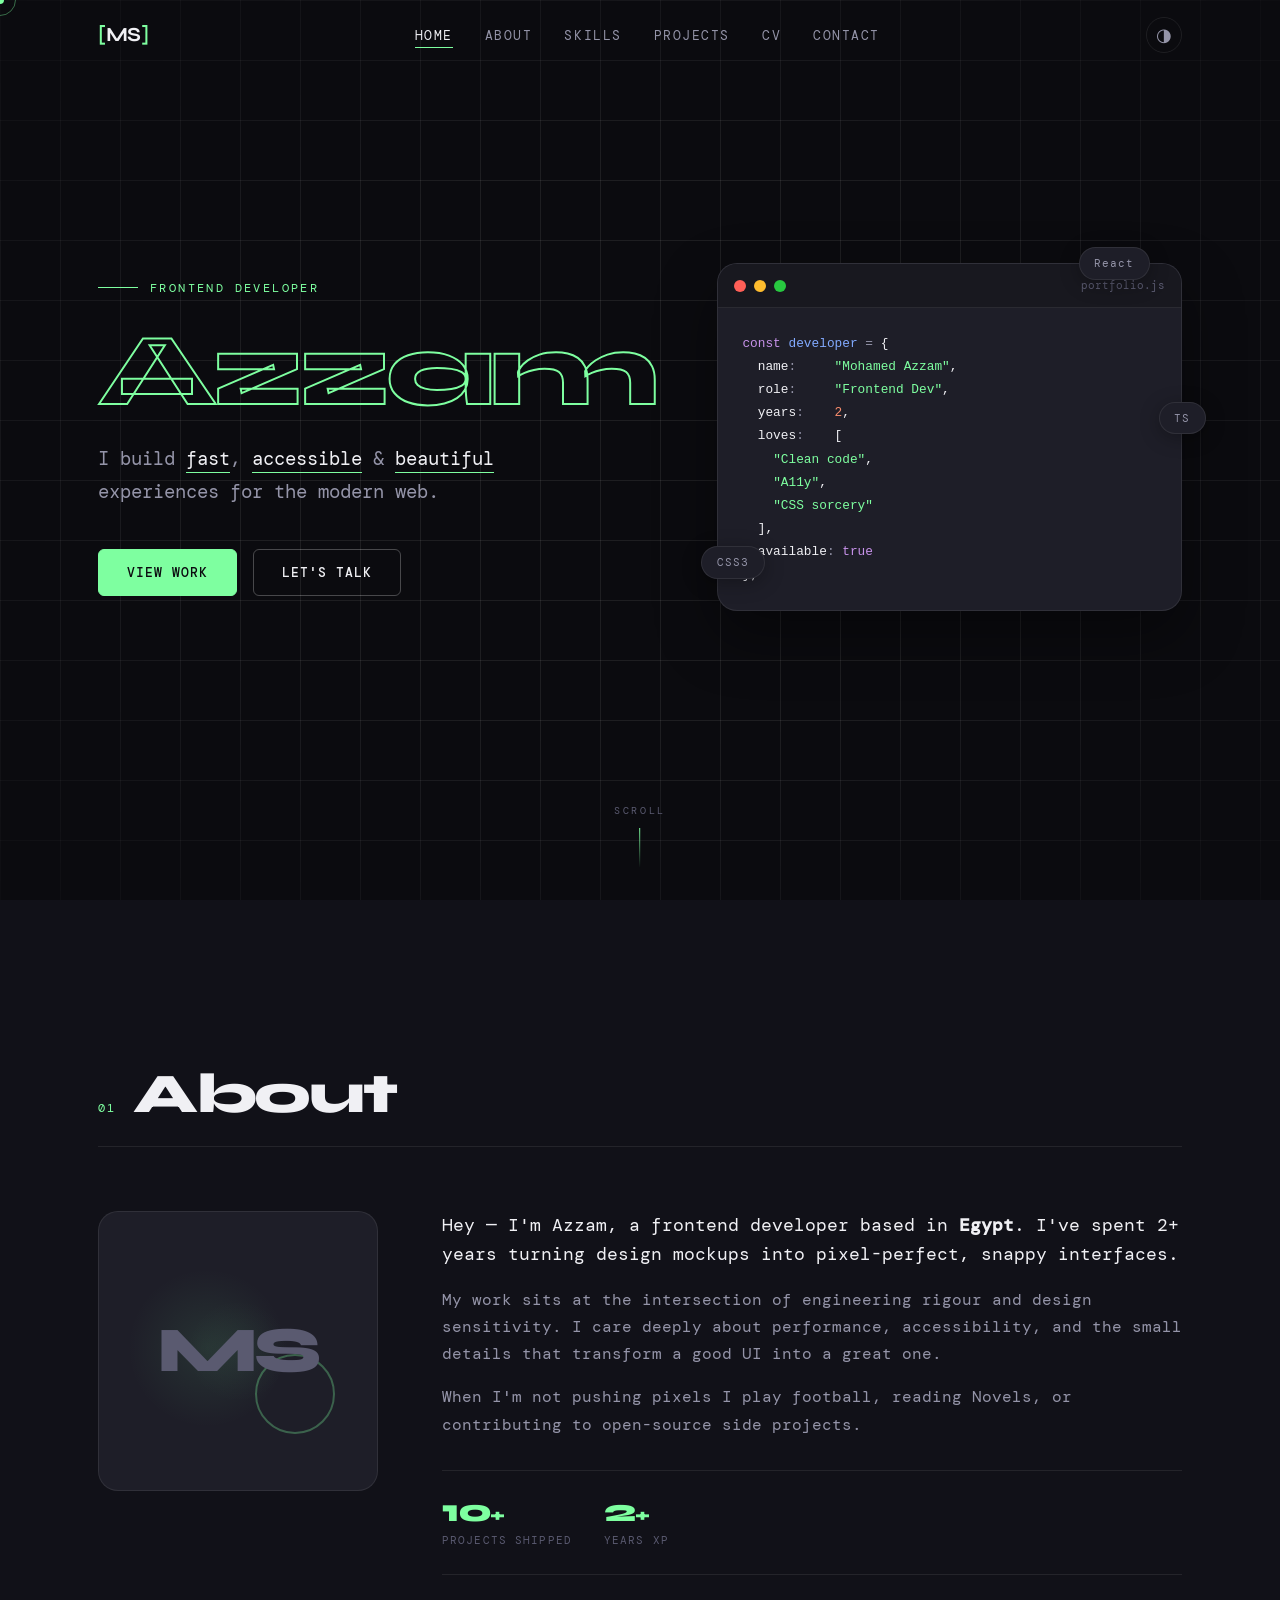
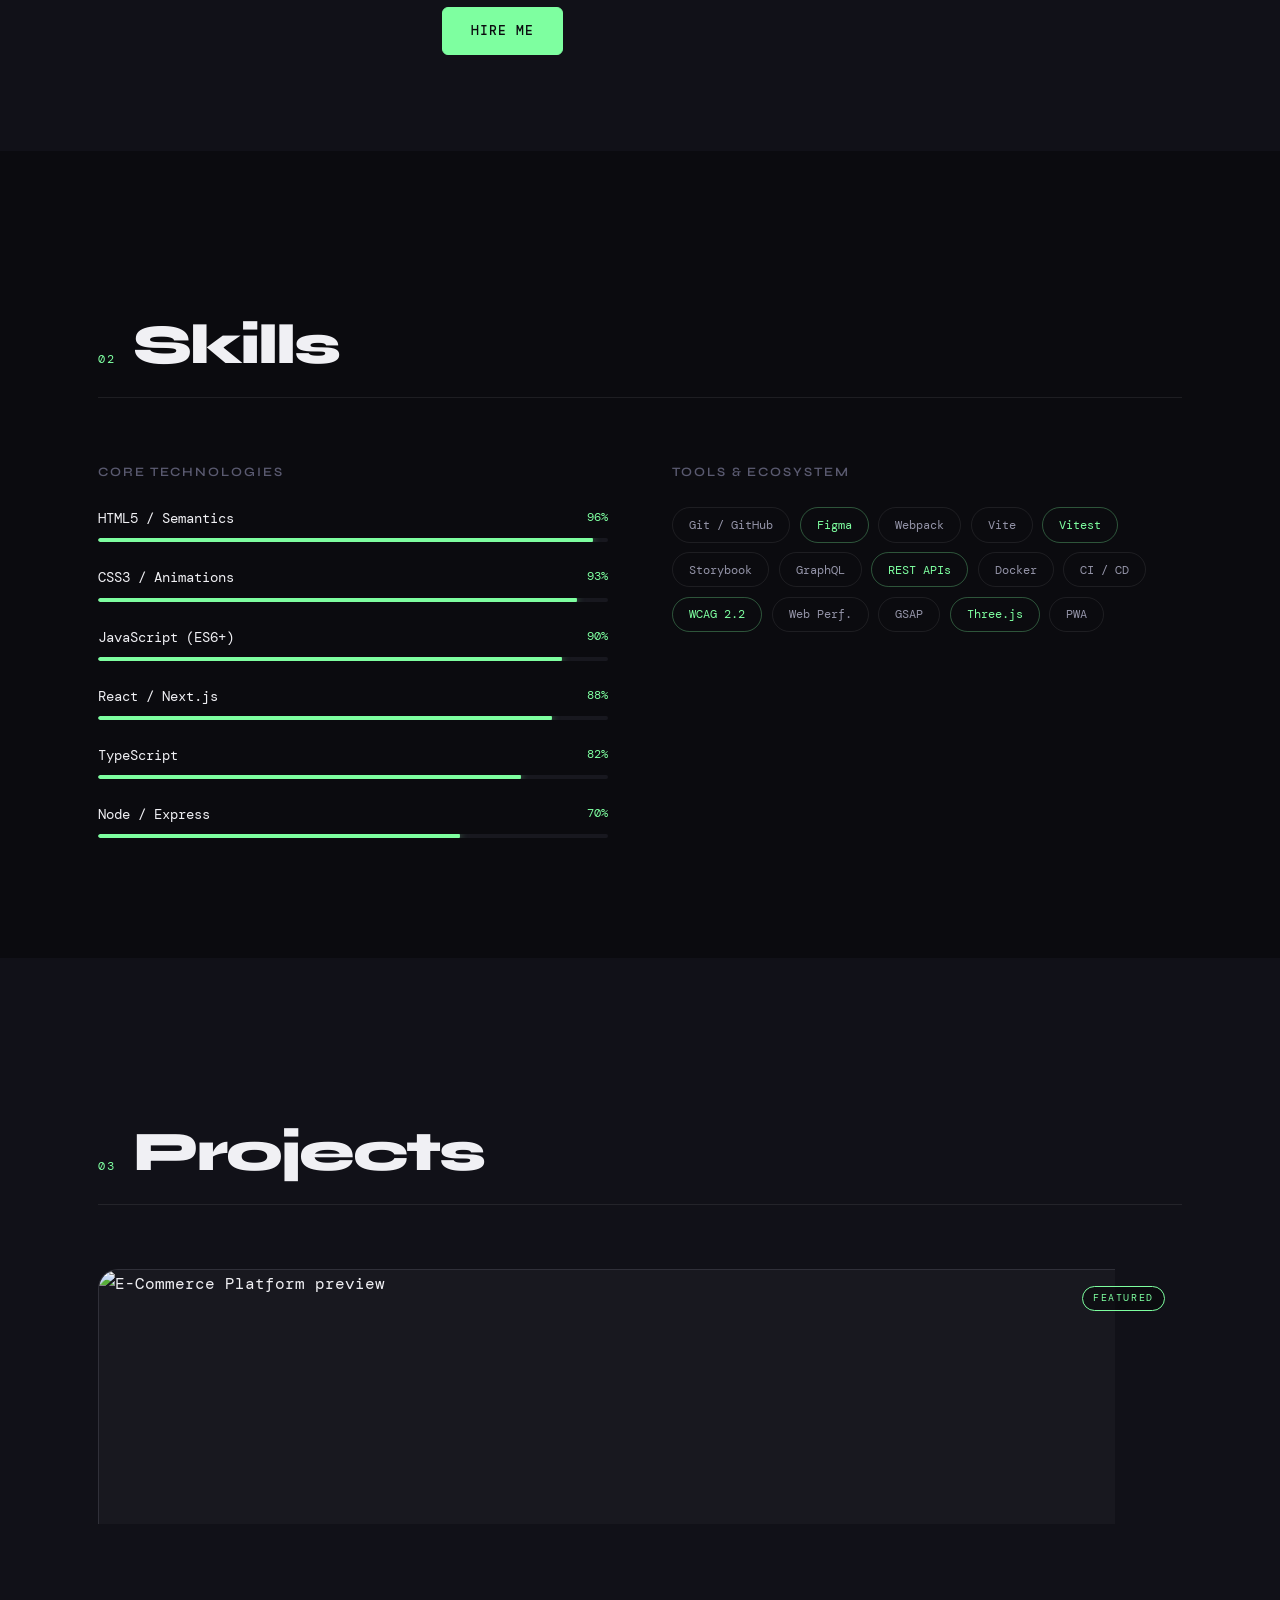
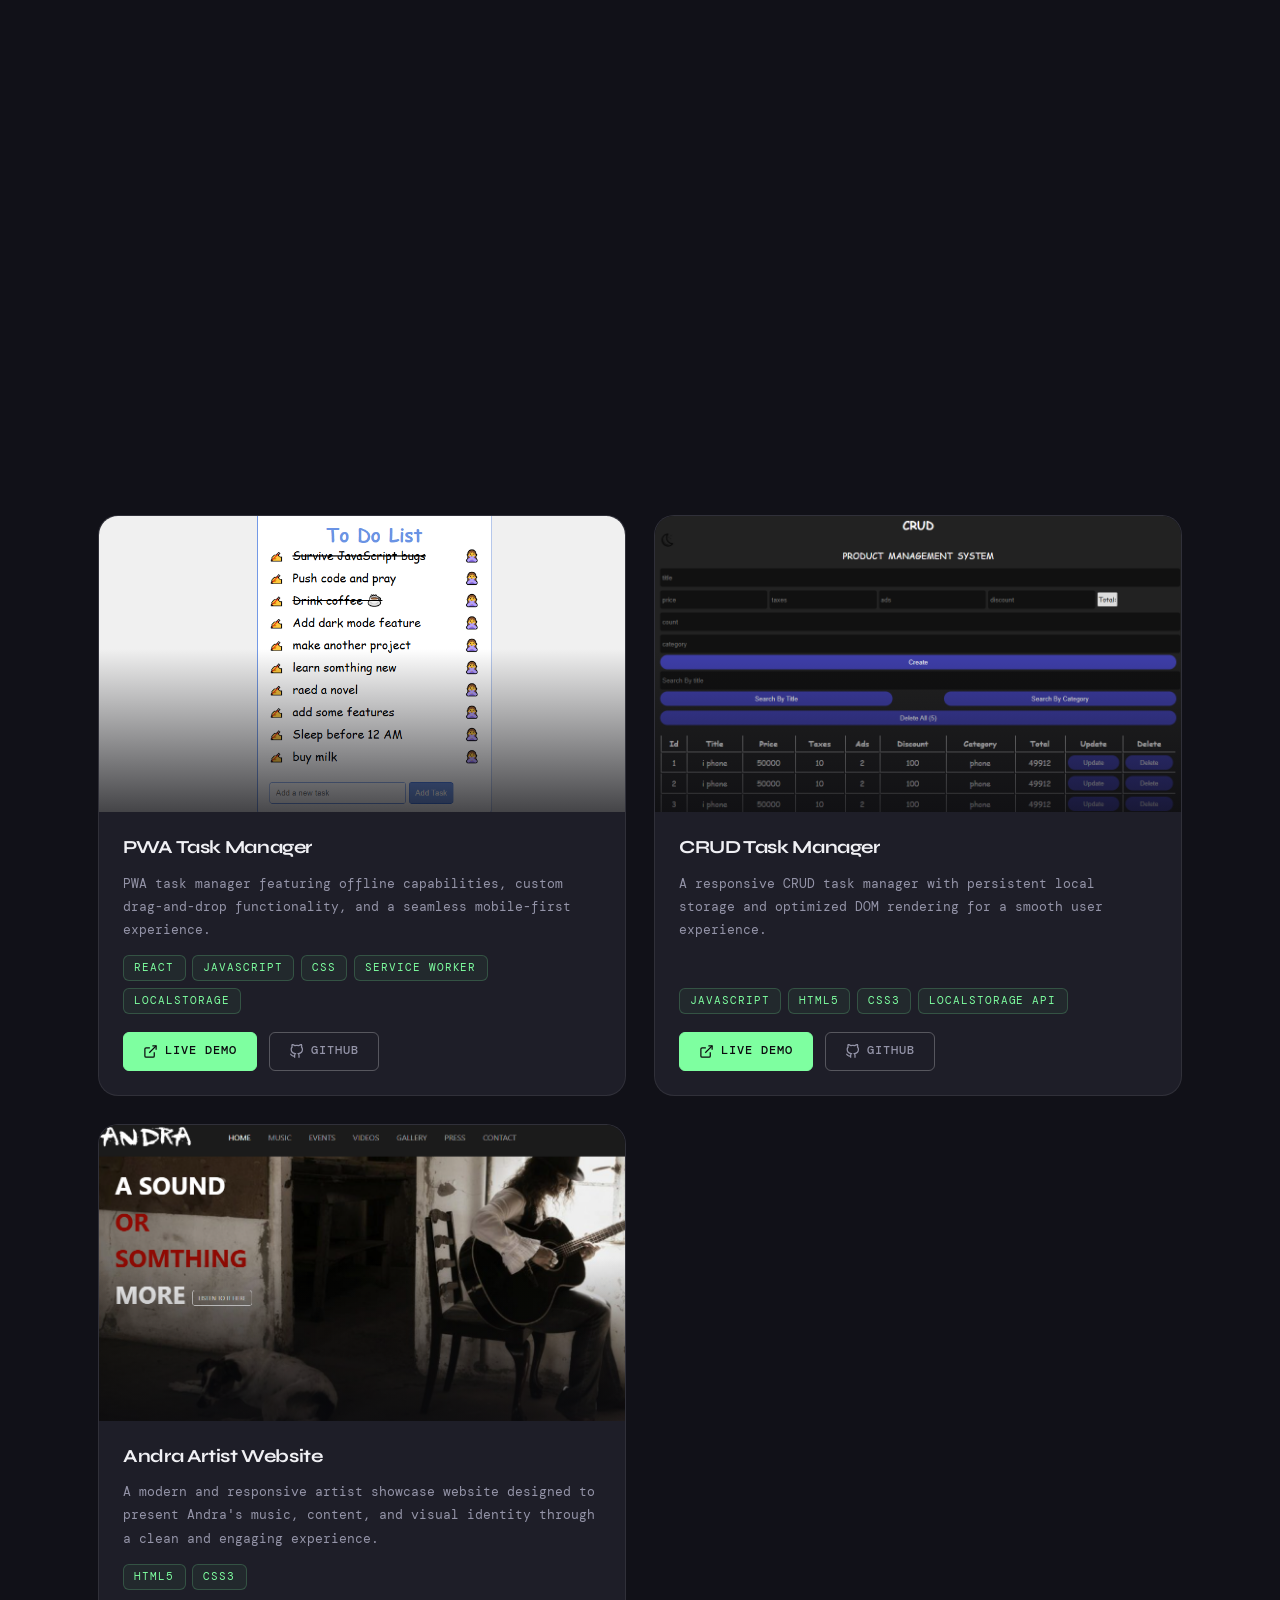
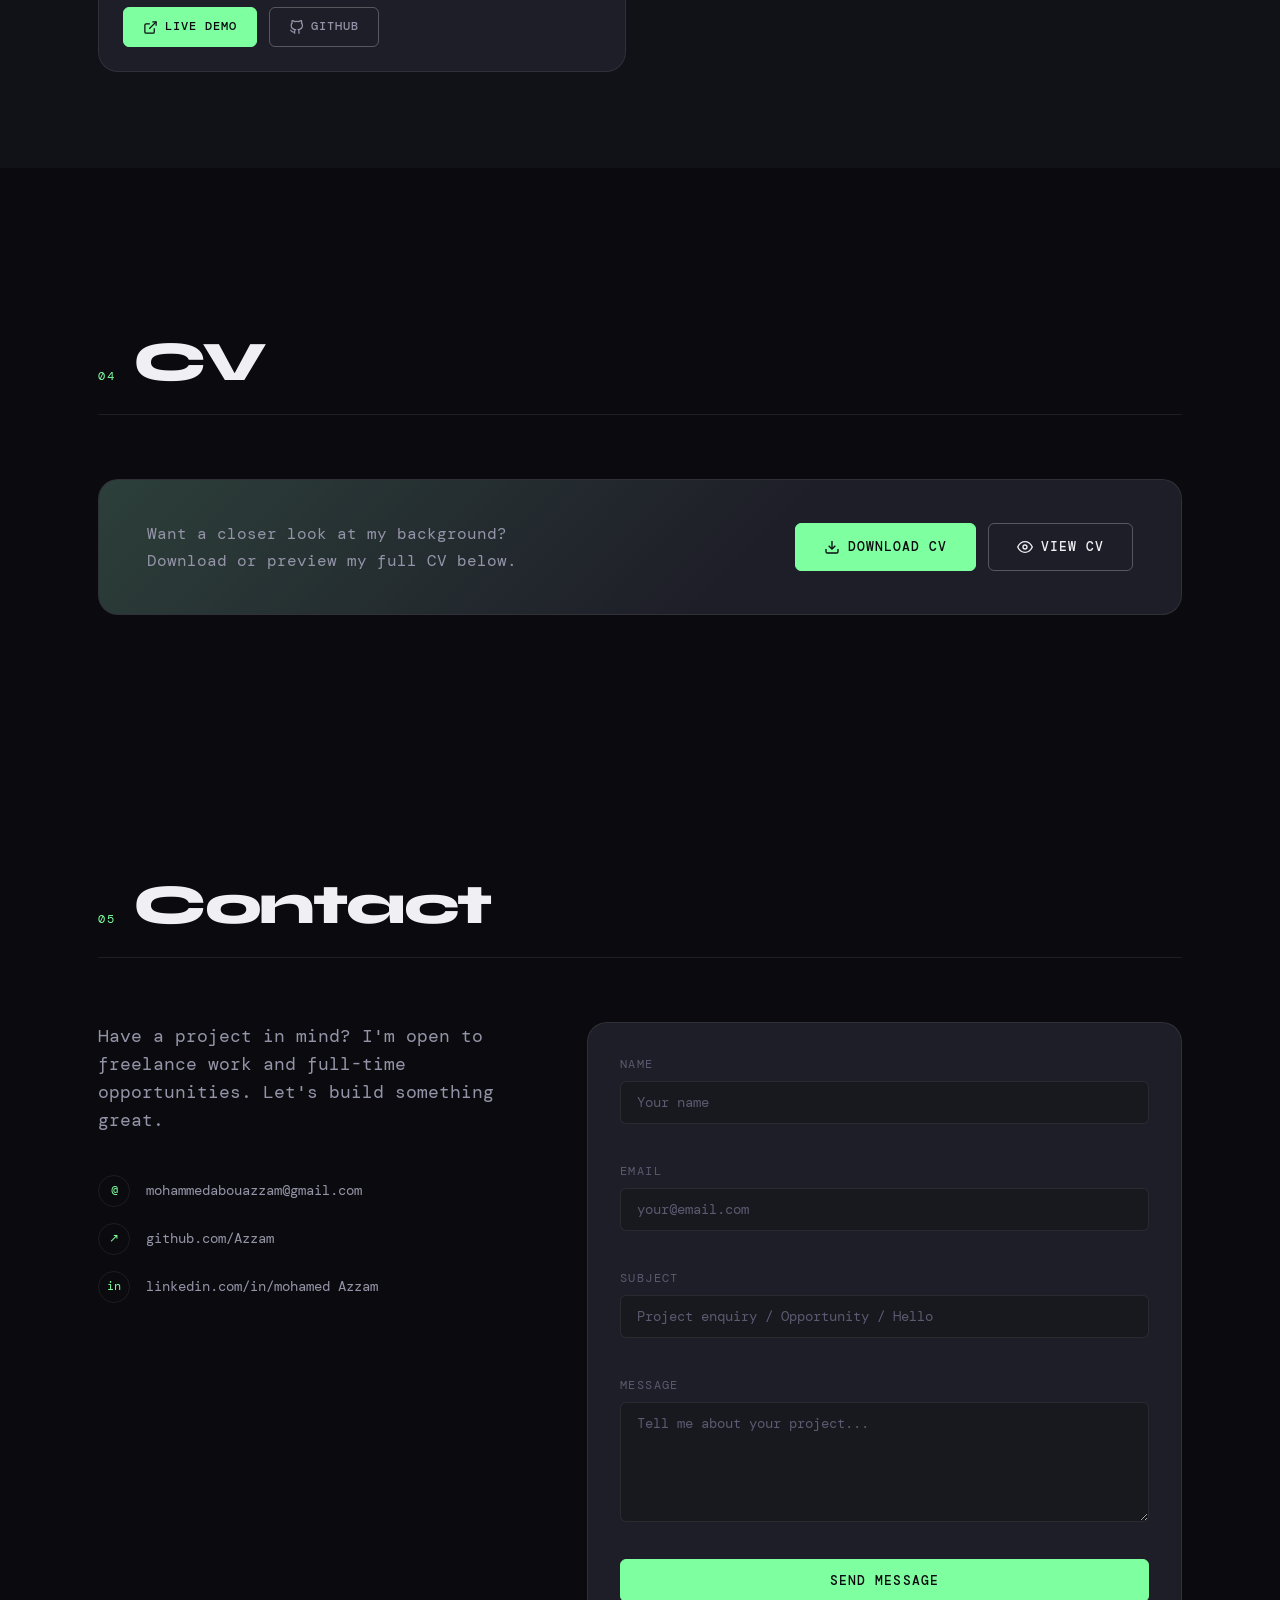
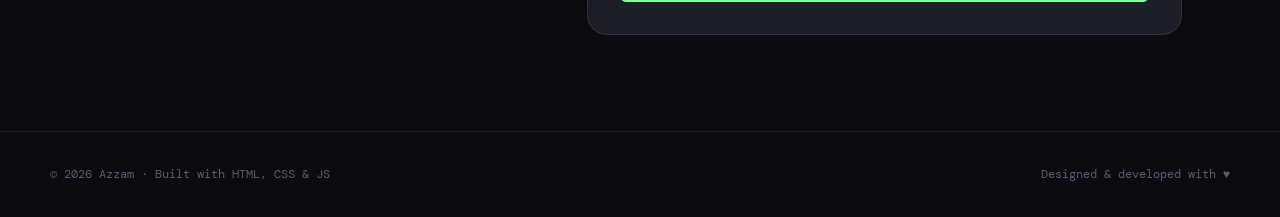
==== portfolio/index.html @ a2c668fe "organize project" ====
<!DOCTYPE html>
<html lang="en" data-theme="dark">
<head>
  <meta charset="UTF-8" />
  <meta name="viewport" content="width=device-width, initial-scale=1.0" />
  <meta name="description" content="Mo Salah — Frontend Developer crafting expressive digital experiences." />
  <title>Mo Salah · Frontend Developer</title>

  <!-- Google Fonts: Clash Display + DM Mono -->
  <link rel="preconnect" href="https://fonts.googleapis.com" />
  <link rel="preconnect" href="https://fonts.gstatic.com" crossorigin />
  <link href="https://fonts.googleapis.com/css2?family=DM+Mono:ital,wght@0,300;0,400;0,500;1,300&family=Syne:wght@400;600;700;800&display=swap" rel="stylesheet" />

  <link rel="stylesheet" href="style.css" />
</head>
<body>

  <!-- ========== CURSOR ========== -->
  <div class="cursor" aria-hidden="true"></div>
  <div class="cursor-follower" aria-hidden="true"></div>

  <!-- ========== NAVBAR ========== -->
  <header class="navbar" role="banner">
    <nav class="nav-container" aria-label="Main navigation">
      <a href="#home" class="nav-logo" aria-label="Mo Salah — home">
        <span class="logo-bracket">[</span>MS<span class="logo-bracket">]</span>
      </a>

      <ul class="nav-links" role="list" id="nav-links">
        <li><a href="#home"    class="nav-link" data-section="home">Home</a></li>
        <li><a href="#about"   class="nav-link" data-section="about">About</a></li>
        <li><a href="#skills"  class="nav-link" data-section="skills">Skills</a></li>
        <li><a href="#projects"class="nav-link" data-section="projects">Projects</a></li>
        <li><a href="#cv"      class="nav-link" data-section="cv">CV</a></li>
        <li><a href="#contact" class="nav-link" data-section="contact">Contact</a></li>
      </ul>

      <div class="nav-controls">
        <!-- Dark / Light toggle -->
        <button class="theme-toggle" id="theme-toggle" aria-label="Toggle color theme" title="Toggle theme">
          <span class="theme-icon theme-icon--dark" aria-hidden="true">◑</span>
          <span class="theme-icon theme-icon--light" aria-hidden="true">○</span>
        </button>

        <!-- Hamburger -->
        <button class="hamburger" id="hamburger" aria-expanded="false" aria-controls="nav-links" aria-label="Open menu">
          <span class="bar"></span>
          <span class="bar"></span>
          <span class="bar"></span>
        </button>
      </div>
    </nav>
  </header>

  <main id="main-content">

    <!-- ========== HOME ========== -->
    <section id="home" class="section section--home" aria-label="Hero">
      <div class="home-grid">
        <!-- left column -->
        <div class="home-left">
          <p class="home-eyebrow reveal-up" aria-label="Role label">
            <span class="eyebrow-line"></span> Frontend Developer
          </p>
          <h1 class="home-title reveal-up delay-1">
            <!-- <span class="title-line">Azzam</span> -->
            <span class="title-line accent-stroke">Azzam</span>
          </h1>
          <p class="home-tagline reveal-up delay-2">
            I build <em>fast</em>, <em>accessible</em> &amp; <em>beautiful</em><br/>
            experiences for the modern web.
          </p>
          <div class="home-cta reveal-up delay-3">
            <a href="#projects" class="btn btn--primary">View Work</a>
            <a href="#contact"  class="btn btn--outline">Let's Talk</a>
          </div>
        </div>

        <!-- right column: decorative code block -->
        <div class="home-right reveal-fade delay-2" aria-hidden="true">
          <div class="code-window">
            <div class="code-window__bar">
              <span class="dot dot--red"></span>
              <span class="dot dot--yellow"></span>
              <span class="dot dot--green"></span>
              <span class="code-window__title">portfolio.js</span>
            </div>
            <pre class="code-window__body"><code><span class="code-kw">const</span> <span class="code-var">developer</span> <span class="code-op">=</span> {
  name<span class="code-op">:</span>     <span class="code-str">"Mohamed Azzam"</span>,
  role<span class="code-op">:</span>     <span class="code-str">"Frontend Dev"</span>,
  years<span class="code-op">:</span>    <span class="code-num">2</span>,
  loves<span class="code-op">:</span>    [
    <span class="code-str">"Clean code"</span>,
    <span class="code-str">"A11y"</span>,
    <span class="code-str">"CSS sorcery"</span>
  ],
  available<span class="code-op">:</span> <span class="code-kw">true</span>
};</code></pre>
          </div>
          <!-- floating badges -->
          <div class="float-badge float-badge--1">React</div>
          <div class="float-badge float-badge--2">CSS3</div>
          <div class="float-badge float-badge--3">TS</div>
        </div>
      </div>

      <!-- scroll indicator -->
      <div class="scroll-hint" aria-hidden="true">
        <span class="scroll-hint__label">scroll</span>
        <span class="scroll-hint__line"></span>
      </div>
    </section>

    <!-- ========== ABOUT ========== -->
    <section id="about" class="section section--about" aria-label="About me">
      <div class="section-inner">
        <div class="section-header reveal-up">
          <span class="section-number">01</span>
          <h2 class="section-title">About</h2>
        </div>

        <div class="about-grid">
          <!-- portrait -->
          <div class="about-portrait reveal-fade">
            <div class="portrait-frame" role="img" aria-label="Abstract geometric portrait of Mo Salah">
              <div class="portrait-geo geo-1"></div>
              <div class="portrait-geo geo-2"></div>
              <div class="portrait-geo geo-3"></div>
              <span class="portrait-initials" aria-hidden="true">MS</span>
            </div>
          </div>

          <!-- text -->
          <div class="about-text">
            <p class="about-lead reveal-up">
              Hey — I'm Azzam, a frontend developer based in <strong>Egypt</strong>.
              I've spent 2+ years turning design mockups into pixel-perfect, snappy interfaces.
            </p>
            <p class="about-body reveal-up delay-1">
              My work sits at the intersection of engineering rigour and design sensitivity.
              I care deeply about performance, accessibility, and the small details that
              transform a good UI into a great one.
            </p>
            <p class="about-body reveal-up delay-2">
              When I'm not pushing pixels I play football, reading Novels, or
              contributing to open-source side projects.
            </p>

            <div class="about-facts reveal-up delay-3">
              <div class="fact">
                <span class="fact-number">10<span class="fact-plus">+</span></span>
                <span class="fact-label">Projects shipped</span>
              </div>
              <div class="fact">
                <span class="fact-number">2<span class="fact-plus">+</span></span>
                <span class="fact-label">Years XP</span>
              </div>
            </div>

            <a href="#contact" class="btn btn--primary reveal-up delay-3">Hire Me</a>
          </div>
        </div>
      </div>
    </section>

    <!-- ========== SKILLS ========== -->
    <section id="skills" class="section section--skills" aria-label="Skills">
      <div class="section-inner">
        <div class="section-header reveal-up">
          <span class="section-number">02</span>
          <h2 class="section-title">Skills</h2>
        </div>

        <div class="skills-grid">
          <!-- Progress-bar skills -->
          <div class="skills-bars">
            <h3 class="skills-sub reveal-up">Core Technologies</h3>

            <div class="skill-item reveal-up delay-1">
              <div class="skill-meta">
                <span class="skill-name">HTML5 / Semantics</span>
                <span class="skill-pct">96%</span>
              </div>
              <div class="skill-bar" role="progressbar" aria-valuenow="96" aria-valuemin="0" aria-valuemax="100" aria-label="HTML5 proficiency 96%">
                <div class="skill-fill" data-width="96"></div>
              </div>
            </div>

            <div class="skill-item reveal-up delay-2">
              <div class="skill-meta">
                <span class="skill-name">CSS3 / Animations</span>
                <span class="skill-pct">93%</span>
              </div>
              <div class="skill-bar" role="progressbar" aria-valuenow="93" aria-valuemin="0" aria-valuemax="100" aria-label="CSS3 proficiency 93%">
                <div class="skill-fill" data-width="93"></div>
              </div>
            </div>

            <div class="skill-item reveal-up delay-3">
              <div class="skill-meta">
                <span class="skill-name">JavaScript (ES6+)</span>
                <span class="skill-pct">90%</span>
              </div>
              <div class="skill-bar" role="progressbar" aria-valuenow="90" aria-valuemin="0" aria-valuemax="100" aria-label="JavaScript proficiency 90%">
                <div class="skill-fill" data-width="90"></div>
              </div>
            </div>

            <div class="skill-item reveal-up delay-4">
              <div class="skill-meta">
                <span class="skill-name">React / Next.js</span>
                <span class="skill-pct">88%</span>
              </div>
              <div class="skill-bar" role="progressbar" aria-valuenow="88" aria-valuemin="0" aria-valuemax="100" aria-label="React proficiency 88%">
                <div class="skill-fill" data-width="88"></div>
              </div>
            </div>

            <div class="skill-item reveal-up delay-5">
              <div class="skill-meta">
                <span class="skill-name">TypeScript</span>
                <span class="skill-pct">82%</span>
              </div>
              <div class="skill-bar" role="progressbar" aria-valuenow="82" aria-valuemin="0" aria-valuemax="100" aria-label="TypeScript proficiency 82%">
                <div class="skill-fill" data-width="82"></div>
              </div>
            </div>

            <div class="skill-item reveal-up delay-5">
              <div class="skill-meta">
                <span class="skill-name">Node / Express</span>
                <span class="skill-pct">70%</span>
              </div>
              <div class="skill-bar" role="progressbar" aria-valuenow="70" aria-valuemin="0" aria-valuemax="100" aria-label="Node proficiency 70%">
                <div class="skill-fill" data-width="70"></div>
              </div>
            </div>
          </div>

          <!-- Tag cloud -->
          <div class="skills-tags reveal-fade delay-2">
            <h3 class="skills-sub">Tools &amp; Ecosystem</h3>
            <div class="tag-cloud" role="list">
              <span class="tag" role="listitem">Git / GitHub</span>
              <span class="tag tag--accent" role="listitem">Figma</span>
              <span class="tag" role="listitem">Webpack</span>
              <span class="tag" role="listitem">Vite</span>
              <span class="tag tag--accent" role="listitem">Vitest</span>
              <span class="tag" role="listitem">Storybook</span>
              <span class="tag" role="listitem">GraphQL</span>
              <span class="tag tag--accent" role="listitem">REST APIs</span>
              <span class="tag" role="listitem">Docker</span>
              <span class="tag" role="listitem">CI / CD</span>
              <span class="tag tag--accent" role="listitem">WCAG 2.2</span>
              <span class="tag" role="listitem">Web Perf.</span>
              <span class="tag" role="listitem">GSAP</span>
              <span class="tag tag--accent" role="listitem">Three.js</span>
              <span class="tag" role="listitem">PWA</span>
            </div>
          </div>
        </div>
      </div>
    </section>

    <!-- ========== PROJECTS ========== -->
    <section id="projects" class="section section--projects" aria-label="Projects">
      <div class="section-inner">
        <div class="section-header reveal-up">
          <span class="section-number">03</span>
          <h2 class="section-title">Projects</h2>
        </div>
        <!-- Projects rendered dynamically by script.js -->
        <div class="projects-showcase" id="projects-showcase" role="list"></div>
      </div>
    </section>

    <!-- ========== CV ========== -->
    <section id="cv" class="section section--cv" aria-label="Curriculum Vitae">
      <div class="section-inner">
        <div class="section-header reveal-up">
          <span class="section-number">04</span>
          <h2 class="section-title">CV</h2>
        </div>
        <div class="cv-block reveal-fade delay-1">
          <div class="cv-info">
            <p class="cv-lead">Want a closer look at my background?<br/>Download or preview my full CV below.</p>
          </div>
          <div class="cv-actions">
            <a href="/assets/cv/Mohamed_Abuazzam_Frontend_CV.pdf" download class="btn btn--primary">
              <svg width="16" height="16" viewBox="0 0 24 24" fill="none" stroke="currentColor" stroke-width="2" aria-hidden="true"><path d="M21 15v4a2 2 0 0 1-2 2H5a2 2 0 0 1-2-2v-4"/><polyline points="7 10 12 15 17 10"/><line x1="12" y1="15" x2="12" y2="3"/></svg>
              Download CV
            </a>
            <a href="/assets/cv/Mohamed_Abuazzam_Frontend_CV.pdf" target="_blank" rel="noopener noreferrer" class="btn btn--outline">
              <svg width="16" height="16" viewBox="0 0 24 24" fill="none" stroke="currentColor" stroke-width="2" aria-hidden="true"><path d="M1 12s4-8 11-8 11 8 11 8-4 8-11 8-11-8-11-8z"/><circle cx="12" cy="12" r="3"/></svg>
              View CV
            </a>
          </div>
        </div>
      </div>
    </section>

    <!-- ========== CONTACT ========== -->
    <section id="contact" class="section section--contact" aria-label="Contact">
      <div class="section-inner">
        <div class="section-header reveal-up">
          <span class="section-number">05</span>
          <h2 class="section-title">Contact</h2>
        </div>

        <div class="contact-grid">
          <!-- Info -->
          <div class="contact-info">
            <p class="contact-lead reveal-up">
              Have a project in mind? I'm open to freelance work and full-time opportunities.
              Let's build something great.
            </p>
            <ul class="contact-details" role="list">
              <li class="reveal-up delay-1">
                <span class="contact-detail__icon" aria-hidden="true">@</span>
                <a href="mailto:mohammedabouazzam@gmail.com" class="contact-detail__value">mohammedabouazzam@gmail.com</a>
              </li>
              <li class="reveal-up delay-2">
                <span class="contact-detail__icon" aria-hidden="true">↗</span>
                <a href="https://github.com/mohammed78787" target="_blank" rel="noopener noreferrer" class="contact-detail__value">github.com/Azzam</a>
              </li>
              <li class="reveal-up delay-3">
                <span class="contact-detail__icon" aria-hidden="true">in</span>
                <a href="https://www.linkedin.com/in/mohammed-azzam-0228bb274/" target="_blank" rel="noopener noreferrer" class="contact-detail__value">linkedin.com/in/mohamed Azzam</a>
              </li>
            </ul>
          </div>

          <!-- Form -->
          <div class="contact-form-wrap reveal-fade delay-2">
            <form id="contact-form" class="contact-form" novalidate aria-label="Contact form">
              <div class="form-group">
                <label for="cf-name" class="form-label">Name</label>
                <input
                  type="text"
                  id="cf-name"
                  name="name"
                  class="form-input"
                  placeholder="Your name"
                  autocomplete="name"
                  aria-required="true"
                  aria-describedby="cf-name-error"
                />
                <span class="form-error" id="cf-name-error" role="alert" aria-live="polite"></span>
              </div>

              <div class="form-group">
                <label for="cf-email" class="form-label">Email</label>
                <input
                  type="email"
                  id="cf-email"
                  name="email"
                  class="form-input"
                  placeholder="your@email.com"
                  autocomplete="email"
                  aria-required="true"
                  aria-describedby="cf-email-error"
                />
                <span class="form-error" id="cf-email-error" role="alert" aria-live="polite"></span>
              </div>

              <div class="form-group">
                <label for="cf-subject" class="form-label">Subject</label>
                <input
                  type="text"
                  id="cf-subject"
                  name="subject"
                  class="form-input"
                  placeholder="Project enquiry / Opportunity / Hello"
                  aria-required="true"
                  aria-describedby="cf-subject-error"
                />
                <span class="form-error" id="cf-subject-error" role="alert" aria-live="polite"></span>
              </div>

              <div class="form-group">
                <label for="cf-message" class="form-label">Message</label>
                <textarea
                  id="cf-message"
                  name="message"
                  class="form-input form-textarea"
                  placeholder="Tell me about your project..."
                  rows="5"
                  aria-required="true"
                  aria-describedby="cf-message-error"
                ></textarea>
                <span class="form-error" id="cf-message-error" role="alert" aria-live="polite"></span>
              </div>

              <button type="submit" class="btn btn--primary btn--full" id="submit-btn">
                <span class="btn-text">Send Message</span>
                <span class="btn-loader" aria-hidden="true">···</span>
              </button>

              <!-- Success message -->
              <div class="form-success" id="form-success" role="status" aria-live="polite" aria-atomic="true">
                ✓ Message sent — I'll be in touch soon!
              </div>
            </form>
          </div>
        </div>
      </div>
    </section>

  </main>

  <!-- ========== FOOTER ========== -->
  <footer class="footer" role="contentinfo">
    <div class="footer-inner">
      <p class="footer-copy">
        © <span id="footer-year"></span> Azzam · Built with HTML, CSS &amp; JS
      </p>
      <p class="footer-credit">
        Designed &amp; developed with <span aria-label="love">♥</span>
      </p>
    </div>
  </footer>

  <script src="script.js"></script>
</body>
</html>
---- portfolio/style.css ----
/* ============================================================
   PORTFOLIO — style.css
   Author : Alex Rivera
   Stack  : Pure CSS3, no frameworks
   ============================================================ */

/* ── 1. CSS Custom Properties (Design Tokens) ─────────────── */
:root {
  /* Dark theme (default) */
  --bg:           #0b0b0f;
  --bg-2:         #111118;
  --bg-3:         #18181f;
  --surface:      #1e1e28;
  --border:       rgba(255,255,255,.08);
  --border-focus: rgba(255,255,255,.25);

  --text:         #f0f0f4;
  --text-2:       #9494a8;
  --text-3:       #5a5a70;

  --accent:       #7effa0;   /* electric green */
  --accent-dim:   rgba(126,255,160,.15);
  --accent-glow:  rgba(126,255,160,.35);

  --danger:       #ff6b6b;

  /* Typography */
  --font-display: 'Syne', sans-serif;
  --font-mono:    'DM Mono', monospace;

  /* Spacing */
  --nav-h:  70px;
  --max-w:  1180px;
  --gap:    clamp(1.5rem, 4vw, 3rem);

  /* Easing */
  --ease-out:   cubic-bezier(.16,1,.3,1);
  --ease-in-out:cubic-bezier(.45,0,.55,1);

  /* Radius */
  --r-sm: 6px;
  --r-md: 12px;
  --r-lg: 20px;
}

/* Light theme overrides */
[data-theme="light"] {
  --bg:      #f4f4f0;
  --bg-2:    #ebebE6;
  --bg-3:    #e2e2db;
  --surface: #ffffff;
  --border:  rgba(0,0,0,.1);
  --border-focus: rgba(0,0,0,.3);

  --text:    #0e0e14;
  --text-2:  #4a4a5e;
  --text-3:  #9090a4;

  --accent:      #1a7f40;
  --accent-dim:  rgba(26,127,64,.12);
  --accent-glow: rgba(26,127,64,.2);
}

/* ── 2. Reset & Base ──────────────────────────────────────── */
*, *::before, *::after { box-sizing: border-box; margin: 0; padding: 0; }

html {
  scroll-behavior: smooth;
  font-size: 16px;
  -webkit-text-size-adjust: 100%;
}

body {
  background: var(--bg);
  color: var(--text);
  font-family: var(--font-mono);
  font-size: clamp(.875rem, 1.5vw, 1rem);
  line-height: 1.7;
  overflow-x: hidden;
  transition: background .4s var(--ease-out), color .4s var(--ease-out);
  cursor: none; /* custom cursor on desktop */
}

/* Remove custom cursor on touch devices */
@media (hover: none) {
  body { cursor: auto; }
}

img { max-width: 100%; display: block; }
a   { color: inherit; text-decoration: none; }
ul  { list-style: none; }
button { font-family: inherit; cursor: pointer; border: none; background: none; }
input, textarea { font-family: inherit; }

:focus-visible {
  outline: 2px solid var(--accent);
  outline-offset: 3px;
  border-radius: var(--r-sm);
}

/* ── 3. Custom Cursor ─────────────────────────────────────── */
.cursor,
.cursor-follower {
  position: fixed;
  border-radius: 50%;
  pointer-events: none;
  z-index: 9999;
  transition: opacity .3s;
}
.cursor {
  width: 8px;
  height: 8px;
  background: var(--accent);
  transform: translate(-50%, -50%);
  transition: transform .05s, background .3s;
}
.cursor-follower {
  width: 32px;
  height: 32px;
  border: 1.5px solid var(--accent);
  opacity: .4;
  transform: translate(-50%, -50%);
  transition: transform .15s var(--ease-out), opacity .3s, border-color .3s;
}
body:has(a:hover) .cursor-follower,
body:has(button:hover) .cursor-follower { opacity: .8; transform: translate(-50%,-50%) scale(1.5); }

@media (hover: none) { .cursor, .cursor-follower { display: none; } }

/* ── 4. Scroll-reveal Utility ─────────────────────────────── */
.reveal-up,
.reveal-fade {
  opacity: 0;
  transition: opacity .8s var(--ease-out), transform .8s var(--ease-out);
}
.reveal-up   { transform: translateY(40px); }
.reveal-fade { transform: translateY(16px); }

.reveal-up.is-visible,
.reveal-fade.is-visible { opacity: 1; transform: translateY(0); }

/* Staggered delay helpers */
.delay-1 { transition-delay: .1s; }
.delay-2 { transition-delay: .2s; }
.delay-3 { transition-delay: .3s; }
.delay-4 { transition-delay: .4s; }
.delay-5 { transition-delay: .5s; }

/* ── 5. Navbar ────────────────────────────────────────────── */
.navbar {
  position: fixed;
  top: 0; left: 0; right: 0;
  height: var(--nav-h);
  z-index: 900;
  background: transparent;
  transition: background .4s, box-shadow .4s, backdrop-filter .4s;
}
.navbar.scrolled {
  background: rgba(11,11,15,.85);
  backdrop-filter: blur(14px);
  box-shadow: 0 1px 0 var(--border);
}
[data-theme="light"] .navbar.scrolled {
  background: rgba(244,244,240,.88);
}

.nav-container {
  max-width: var(--max-w);
  height: 100%;
  margin: 0 auto;
  padding: 0 var(--gap);
  display: flex;
  align-items: center;
  justify-content: space-between;
  gap: 2rem;
}

/* Logo */
.nav-logo {
  font-family: var(--font-display);
  font-weight: 700;
  font-size: 1.25rem;
  letter-spacing: -.02em;
  color: var(--text);
  transition: color .2s;
}
.nav-logo:hover { color: var(--accent); }
.logo-bracket { color: var(--accent); }

/* Nav links */
.nav-links {
  display: flex;
  gap: 2rem;
  align-items: center;
}
.nav-link {
  font-size: .8rem;
  letter-spacing: .12em;
  text-transform: uppercase;
  color: var(--text-2);
  position: relative;
  transition: color .2s;
}
.nav-link::after {
  content: '';
  position: absolute;
  bottom: -4px; left: 0;
  width: 0; height: 1px;
  background: var(--accent);
  transition: width .3s var(--ease-out);
}
.nav-link:hover,
.nav-link.active { color: var(--text); }
.nav-link:hover::after,
.nav-link.active::after { width: 100%; }

/* Nav controls */
.nav-controls { display: flex; align-items: center; gap: .75rem; }

/* Theme toggle */
.theme-toggle {
  width: 36px; height: 36px;
  border-radius: 50%;
  border: 1px solid var(--border);
  display: flex; align-items: center; justify-content: center;
  font-size: 1.1rem;
  color: var(--text-2);
  transition: border-color .2s, color .2s, transform .3s var(--ease-out);
}
.theme-toggle:hover { border-color: var(--accent); color: var(--accent); }
.theme-toggle:active { transform: rotate(180deg); }
[data-theme="dark"]  .theme-icon--light { display: none; }
[data-theme="light"] .theme-icon--dark  { display: none; }

/* Hamburger */
.hamburger {
  display: none;
  flex-direction: column;
  gap: 5px;
  width: 36px; height: 36px;
  align-items: center;
  justify-content: center;
}
.bar {
  display: block;
  width: 22px; height: 2px;
  background: var(--text);
  border-radius: 2px;
  transition: transform .3s var(--ease-out), opacity .3s;
}
.hamburger[aria-expanded="true"] .bar:nth-child(1) { transform: translateY(7px) rotate(45deg); }
.hamburger[aria-expanded="true"] .bar:nth-child(2) { opacity: 0; }
.hamburger[aria-expanded="true"] .bar:nth-child(3) { transform: translateY(-7px) rotate(-45deg); }

/* ── 6. Buttons ───────────────────────────────────────────── */
.btn {
  display: inline-flex;
  align-items: center;
  justify-content: center;
  gap: .5rem;
  padding: .75rem 1.75rem;
  border-radius: var(--r-sm);
  font-family: var(--font-mono);
  font-size: .8rem;
  letter-spacing: .08em;
  text-transform: uppercase;
  font-weight: 500;
  transition: transform .2s, box-shadow .2s, background .2s, color .2s, border-color .2s;
  position: relative;
  overflow: hidden;
}
.btn::before {
  content: '';
  position: absolute;
  inset: 0;
  background: var(--accent);
  transform: scaleX(0);
  transform-origin: left;
  transition: transform .3s var(--ease-out);
  z-index: 0;
}
.btn span { position: relative; z-index: 1; }

.btn--primary {
  background: var(--accent);
  color: #0b0b0f;
  border: 1.5px solid var(--accent);
}
.btn--primary:hover {
  transform: translateY(-2px);
  box-shadow: 0 8px 24px var(--accent-glow);
}

.btn--outline {
  background: transparent;
  color: var(--text);
  border: 1.5px solid var(--border-focus);
}
.btn--outline:hover {
  border-color: var(--accent);
  color: var(--accent);
  transform: translateY(-2px);
}

.btn--full { width: 100%; }

/* ── 7. Sections ──────────────────────────────────────────── */
.section {
  padding-top: calc(var(--nav-h) + clamp(3rem, 8vw, 6rem));
  padding-bottom: clamp(3rem, 8vw, 6rem);
}
.section-inner {
  max-width: var(--max-w);
  margin: 0 auto;
  padding: 0 var(--gap);
}

/* Section header */
.section-header {
  display: flex;
  align-items: baseline;
  gap: 1rem;
  margin-bottom: clamp(2rem, 5vw, 4rem);
  padding-bottom: 1.5rem;
  border-bottom: 1px solid var(--border);
}
.section-number {
  font-size: .75rem;
  letter-spacing: .2em;
  color: var(--accent);
  font-weight: 400;
}
.section-title {
  font-family: var(--font-display);
  font-size: clamp(2rem, 5vw, 3.5rem);
  font-weight: 800;
  letter-spacing: -.04em;
  line-height: 1;
  color: var(--text);
}

/* ── 8. HOME ──────────────────────────────────────────────── */
.section--home {
  min-height: 100svh;
  display: flex;
  flex-direction: column;
  justify-content: center;
  position: relative;
  overflow: hidden;
  padding-top: var(--nav-h);
}

/* Background grid texture */
.section--home::before {
  content: '';
  position: absolute;
  inset: 0;
  background-image:
    linear-gradient(var(--border) 1px, transparent 1px),
    linear-gradient(90deg, var(--border) 1px, transparent 1px);
  background-size: 60px 60px;
  mask-image: radial-gradient(ellipse 80% 80% at 50% 50%, black 40%, transparent 100%);
  pointer-events: none;
}

.home-grid {
  max-width: var(--max-w);
  margin: 0 auto;
  padding: 0 var(--gap);
  display: grid;
  grid-template-columns: 1fr 1fr;
  align-items: center;
  gap: 4rem;
  flex: 1;
}

/* Eyebrow */
.home-eyebrow {
  display: flex;
  align-items: center;
  gap: .75rem;
  font-size: .75rem;
  letter-spacing: .2em;
  text-transform: uppercase;
  color: var(--accent);
  margin-bottom: 1.5rem;
}
.eyebrow-line {
  display: block;
  width: 40px; height: 1px;
  background: var(--accent);
  animation: expandLine 1s var(--ease-out) .5s both;
}
@keyframes expandLine { from { width: 0; } to { width: 40px; } }

/* Title */
.home-title {
  font-family: var(--font-display);
  font-weight: 800;
  font-size: clamp(3.5rem, 8vw, 7rem);
  line-height: .95;
  letter-spacing: -.05em;
  margin-bottom: 1.5rem;
}
.title-line { display: block; }
.accent-stroke {
  color: transparent;
  -webkit-text-stroke: 2px var(--accent);
}

/* Tagline */
.home-tagline {
  font-size: clamp(1rem, 2vw, 1.2rem);
  color: var(--text-2);
  line-height: 1.7;
  margin-bottom: 2.5rem;
}
.home-tagline em {
  font-style: normal;
  color: var(--text);
  border-bottom: 1.5px solid var(--accent);
  padding-bottom: 1px;
}

/* CTA */
.home-cta { display: flex; gap: 1rem; flex-wrap: wrap; }

/* Code window */
.code-window {
  background: var(--surface);
  border: 1px solid var(--border);
  border-radius: var(--r-lg);
  overflow: hidden;
  box-shadow: 0 24px 60px rgba(0,0,0,.4);
  animation: floatCard 6s ease-in-out infinite;
}
@keyframes floatCard {
  0%,100% { transform: translateY(0) rotate(-1deg); }
  50%      { transform: translateY(-12px) rotate(-1deg); }
}

.code-window__bar {
  display: flex;
  align-items: center;
  gap: .5rem;
  padding: .75rem 1rem;
  background: var(--bg-3);
  border-bottom: 1px solid var(--border);
}
.dot {
  width: 12px; height: 12px;
  border-radius: 50%;
}
.dot--red    { background: #ff5f57; }
.dot--yellow { background: #febc2e; }
.dot--green  { background: #28c840; }
.code-window__title {
  margin-left: auto;
  font-size: .7rem;
  color: var(--text-3);
}
.code-window__body {
  padding: 1.5rem;
  overflow: auto;
  font-size: .8rem;
  line-height: 1.8;
}
/* Syntax colours */
.code-kw  { color: #c792ea; }
.code-var { color: #82aaff; }
.code-str { color: var(--accent); }
.code-num { color: #f78c6c; }
.code-op  { color: var(--text-2); }

/* Floating badges */
.float-badge {
  position: absolute;
  background: var(--surface);
  border: 1px solid var(--border);
  border-radius: 100px;
  padding: .35rem .9rem;
  font-size: .7rem;
  letter-spacing: .1em;
  color: var(--text-2);
  box-shadow: 0 4px 20px rgba(0,0,0,.3);
}
.home-right { position: relative; }
.float-badge--1 { top: -1rem;  right: 2rem;   animation: floatBadge1 5s ease-in-out infinite; }
.float-badge--2 { bottom: 2rem; left: -1rem;  animation: floatBadge2 6s ease-in-out infinite .5s; }
.float-badge--3 { top: 40%;    right: -1.5rem; animation: floatBadge1 4s ease-in-out infinite 1s; }

@keyframes floatBadge1 { 0%,100% { transform: translateY(0); } 50% { transform: translateY(-8px); } }
@keyframes floatBadge2 { 0%,100% { transform: translateY(0); } 50% { transform: translateY(8px); } }

/* Scroll hint */
.scroll-hint {
  position: absolute;
  bottom: 2rem;
  left: 50%;
  transform: translateX(-50%);
  display: flex;
  flex-direction: column;
  align-items: center;
  gap: .5rem;
  animation: fadeInUp 1s var(--ease-out) 2s both;
}
.scroll-hint__label {
  font-size: .65rem;
  letter-spacing: .25em;
  text-transform: uppercase;
  color: var(--text-3);
}
.scroll-hint__line {
  width: 1px;
  height: 40px;
  background: linear-gradient(to bottom, var(--accent), transparent);
  animation: scrollLine 2s var(--ease-in-out) infinite;
}
@keyframes scrollLine {
  0%   { transform: scaleY(0); transform-origin: top; }
  50%  { transform: scaleY(1); transform-origin: top; }
  51%  { transform: scaleY(1); transform-origin: bottom; }
  100% { transform: scaleY(0); transform-origin: bottom; }
}
@keyframes fadeInUp {
  from { opacity: 0; transform: translateX(-50%) translateY(20px); }
  to   { opacity: 1; transform: translateX(-50%) translateY(0); }
}

/* ── 9. ABOUT ─────────────────────────────────────────────── */
.section--about { background: var(--bg-2); }

.about-grid {
  display: grid;
  grid-template-columns: 280px 1fr;
  gap: clamp(2rem, 5vw, 5rem);
  align-items: start;
}

/* Portrait */
.portrait-frame {
  aspect-ratio: 1;
  background: var(--surface);
  border: 1px solid var(--border);
  border-radius: var(--r-lg);
  position: relative;
  overflow: hidden;
  display: flex;
  align-items: center;
  justify-content: center;
}
.portrait-geo {
  position: absolute;
  border-radius: 50%;
  opacity: .6;
}
.geo-1 {
  width: 160px; height: 160px;
  background: radial-gradient(circle, var(--accent-dim), transparent 70%);
  top: 20%; left: 10%;
  animation: geoRotate 8s linear infinite;
}
.geo-2 {
  width: 80px; height: 80px;
  border: 2px solid var(--accent);
  bottom: 20%; right: 15%;
  opacity: .3;
  animation: geoRotate 12s linear infinite reverse;
}
.geo-3 {
  width: 120px; height: 120px;
  background: radial-gradient(circle, rgba(126,255,160,.08), transparent 60%);
  top: 50%; left: 50%;
  transform: translate(-50%,-50%);
}
@keyframes geoRotate { to { transform: rotate(360deg); } }
.portrait-initials {
  font-family: var(--font-display);
  font-size: 4rem;
  font-weight: 800;
  color: var(--text-3);
  z-index: 1;
  letter-spacing: -.05em;
}

/* Text */
.about-lead {
  font-size: 1.15rem;
  line-height: 1.6;
  margin-bottom: 1rem;
}
.about-body {
  color: var(--text-2);
  margin-bottom: 1rem;
}

/* Facts */
.about-facts {
  display: flex;
  gap: 2rem;
  margin: 2rem 0;
  padding: 1.5rem 0;
  border-top: 1px solid var(--border);
  border-bottom: 1px solid var(--border);
  flex-wrap: wrap;
}
.fact { display: flex; flex-direction: column; gap: .25rem; }
.fact-number {
  font-family: var(--font-display);
  font-weight: 800;
  font-size: 2rem;
  color: var(--accent);
  letter-spacing: -.04em;
  line-height: 1;
}
.fact-plus { font-size: 1.2rem; }
.fact-label { font-size: .7rem; color: var(--text-3); letter-spacing: .1em; text-transform: uppercase; }

/* ── 10. SKILLS ───────────────────────────────────────────── */
.skills-grid {
  display: grid;
  grid-template-columns: 1fr 1fr;
  gap: clamp(2rem, 5vw, 4rem);
}
.skills-sub {
  font-family: var(--font-display);
  font-size: .8rem;
  letter-spacing: .15em;
  text-transform: uppercase;
  color: var(--text-3);
  margin-bottom: 1.5rem;
  font-weight: 600;
}

/* Progress bars */
.skill-item { margin-bottom: 1.5rem; }
.skill-meta {
  display: flex;
  justify-content: space-between;
  margin-bottom: .5rem;
}
.skill-name { font-size: .85rem; color: var(--text); }
.skill-pct  { font-size: .75rem; color: var(--accent); }

.skill-bar {
  height: 4px;
  background: var(--bg-3);
  border-radius: 4px;
  overflow: hidden;
}
.skill-fill {
  height: 100%;
  width: 0;          /* animated via JS */
  background: var(--accent);
  border-radius: 4px;
  transition: width 1.2s var(--ease-out);
  position: relative;
}
.skill-fill::after {
  content: '';
  position: absolute;
  right: 0; top: 50%;
  transform: translate(50%,-50%);
  width: 10px; height: 10px;
  border-radius: 50%;
  background: var(--accent);
  box-shadow: 0 0 8px var(--accent-glow);
}

/* Tag cloud */
.tag-cloud { display: flex; flex-wrap: wrap; gap: .6rem; }
.tag {
  padding: .4rem 1rem;
  border: 1px solid var(--border);
  border-radius: 100px;
  font-size: .75rem;
  color: var(--text-2);
  transition: border-color .2s, color .2s, transform .2s;
}
.tag:hover {
  border-color: var(--accent);
  color: var(--accent);
  transform: translateY(-2px);
}
.tag--accent {
  border-color: rgba(126,255,160,.3);
  color: var(--accent);
}

/* ── 11. PROJECTS (Redesigned) ────────────────────────────── */
.section--projects { background: var(--bg-2); }

/* ---- showcase grid ---- */
.projects-showcase {
  display: grid;
  grid-template-columns: repeat(2, 1fr);
  gap: 1.75rem;
}

/* ---- base card ---- */
.pcard {
  position: relative;
  border-radius: var(--r-lg);
  background: var(--surface);
  border: 1px solid var(--border);
  overflow: hidden;
  display: flex;
  flex-direction: column;
  transition: transform .4s var(--ease-out),
              border-color .4s,
              box-shadow .4s;
  animation: cardEntrance .7s var(--ease-out) both;
}

@keyframes cardEntrance {
  from { opacity: 0; transform: translateY(36px); }
  to   { opacity: 1; transform: translateY(0); }
}

.pcard:hover {
  transform: translateY(-8px);
  border-color: rgba(126,255,160,.35);
  box-shadow: 0 24px 60px rgba(0,0,0,.45),
              0 0 0 1px rgba(126,255,160,.12),
              inset 0 1px 0 rgba(255,255,255,.05);
}

/* ---- featured: spans full width ---- */
.pcard--featured {
  grid-column: span 2;
}

.pcard__featured-badge {
  position: absolute;
  top: 1rem; right: 1rem;
  z-index: 3;
  font-size: .6rem;
  letter-spacing: .16em;
  text-transform: uppercase;
  color: var(--accent);
  border: 1px solid var(--accent);
  padding: .2rem .65rem;
  border-radius: 100px;
  backdrop-filter: blur(6px);
  background: rgba(0,0,0,.35);
}

/* ---- media wrapper ---- */
.pcard__media {
  position: relative;
  width: 100%;
  aspect-ratio: 16/9;
  overflow: hidden;
  background: var(--bg-3);
  flex-shrink: 0;
}

.pcard__media img,
.pcard__media video {
  position: absolute;
  inset: 0;
  width: 100%;
  height: 100%;
  object-fit: cover;
  border-radius: 0;
}

.pcard__media img {
  opacity: 1;
  transition: opacity .5s var(--ease-out);
  z-index: 1;
}
.pcard__media video {
  opacity: 0;
  transition: opacity .5s var(--ease-out);
  z-index: 2;
}

/* hover: fade image out, video in */
@media (hover: hover) {
  .pcard:hover .pcard__media img { opacity: 0; }
  .pcard:hover .pcard__media video { opacity: 1; }
}

/* mobile: tap-toggle */
.pcard__media--video-active img { opacity: 0 !important; }
.pcard__media--video-active video { opacity: 1 !important; }

/* subtle gradient overlay on media bottom */
.pcard__media::after {
  content: '';
  position: absolute;
  bottom: 0; left: 0; right: 0;
  height: 55%;
  background: linear-gradient(to top, rgba(11,11,15,.75) 0%, transparent 100%);
  z-index: 3;
  pointer-events: none;
}

/* mobile video tap hint */
.pcard__tap-hint {
  display: none;
  position: absolute;
  bottom: .6rem; right: .75rem;
  z-index: 4;
  font-size: .6rem;
  letter-spacing: .1em;
  text-transform: uppercase;
  color: rgba(255,255,255,.55);
  pointer-events: none;
}
@media (hover: none) {
  .pcard__tap-hint { display: block; }
}

/* ---- body ---- */
.pcard__body {
  padding: 1.5rem;
  display: flex;
  flex-direction: column;
  gap: .85rem;
  flex: 1;
}

.pcard__title {
  font-family: var(--font-display);
  font-size: 1.15rem;
  font-weight: 700;
  letter-spacing: -.02em;
  color: var(--text);
  line-height: 1.2;
}
.pcard--featured .pcard__title { font-size: 1.35rem; }

.pcard__desc {
  color: var(--text-2);
  font-size: .83rem;
  line-height: 1.75;
  flex: 1;
}

/* tags */
.pcard__tags {
  display: flex;
  flex-wrap: wrap;
  gap: .4rem;
  list-style: none;
}
.pcard__tags li {
  font-size: .66rem;
  letter-spacing: .09em;
  text-transform: uppercase;
  color: var(--accent);
  border: 1px solid rgba(126,255,160,.2);
  background: rgba(126,255,160,.05);
  padding: .2rem .65rem;
  border-radius: var(--r-sm);
  transition: background .2s, border-color .2s;
}
.pcard:hover .pcard__tags li {
  background: rgba(126,255,160,.1);
  border-color: rgba(126,255,160,.4);
}

/* action buttons row */
.pcard__actions {
  display: flex;
  gap: .75rem;
  margin-top: auto;
  padding-top: .25rem;
}

.pcard__btn {
  display: inline-flex;
  align-items: center;
  gap: .45rem;
  padding: .55rem 1.2rem;
  border-radius: var(--r-sm);
  font-family: var(--font-mono);
  font-size: .72rem;
  letter-spacing: .08em;
  text-transform: uppercase;
  font-weight: 500;
  transition: transform .2s, box-shadow .2s, background .2s, color .2s, border-color .2s;
  border: 1.5px solid transparent;
}
.pcard__btn--primary {
  background: var(--accent);
  color: #0b0b0f;
  border-color: var(--accent);
}
.pcard__btn--primary:hover {
  transform: translateY(-2px);
  box-shadow: 0 6px 20px var(--accent-glow);
}
.pcard__btn--ghost {
  background: transparent;
  color: var(--text-2);
  border-color: var(--border-focus);
}
.pcard__btn--ghost:hover {
  border-color: var(--accent);
  color: var(--accent);
  transform: translateY(-2px);
}
.pcard__btn--disabled {
  background: transparent;
  color: var(--text-3);
  border-color: var(--border);
  pointer-events: none;
  opacity: .5;
  cursor: not-allowed;
}

/* Light-theme gloss adjust */
[data-theme="light"] .pcard__media::after {
  background: linear-gradient(to top, rgba(244,244,240,.6) 0%, transparent 100%);
}

/* ── 12. CV ────────────────────────────────────────────────── */
.section--cv {
  background: var(--bg);
}
.cv-block {
  display: flex;
  align-items: center;
  justify-content: space-between;
  gap: 2rem;
  padding: 2.5rem 3rem;
  background: var(--surface);
  border: 1px solid var(--border);
  border-radius: var(--r-lg);
  position: relative;
  overflow: hidden;
}
.cv-block::before {
  content: '';
  position: absolute;
  inset: 0;
  background: linear-gradient(135deg, var(--accent-dim) 0%, transparent 60%);
  pointer-events: none;
}
.cv-lead {
  font-size: 1rem;
  line-height: 1.7;
  color: var(--text-2);
  position: relative;
  z-index: 1;
}
.cv-actions {
  display: flex;
  gap: .75rem;
  flex-shrink: 0;
  position: relative;
  z-index: 1;
}

/* ── 13. CONTACT ──────────────────────────────────────────── */
.contact-grid {
  display: grid;
  grid-template-columns: 1fr 1.4fr;
  gap: clamp(2rem, 5vw, 5rem);
  align-items: start;
}
.contact-lead {
  font-size: 1.1rem;
  line-height: 1.6;
  margin-bottom: 2.5rem;
  color: var(--text-2);
}
.contact-details { display: flex; flex-direction: column; gap: 1rem; }
.contact-details li {
  display: flex;
  align-items: center;
  gap: 1rem;
}
.contact-detail__icon {
  width: 32px; height: 32px;
  border: 1px solid var(--border);
  border-radius: 50%;
  display: flex;
  align-items: center;
  justify-content: center;
  font-size: .75rem;
  color: var(--accent);
  flex-shrink: 0;
}
.contact-detail__value {
  color: var(--text-2);
  font-size: .85rem;
  transition: color .2s;
}
.contact-detail__value:hover { color: var(--accent); }

/* Form */
.contact-form-wrap {
  background: var(--surface);
  border: 1px solid var(--border);
  border-radius: var(--r-lg);
  padding: 2rem;
}
.form-group { display: flex; flex-direction: column; gap: .4rem; margin-bottom: 1.25rem; }
.form-label {
  font-size: .72rem;
  letter-spacing: .12em;
  text-transform: uppercase;
  color: var(--text-3);
}
.form-input {
  background: var(--bg-3);
  border: 1px solid var(--border);
  border-radius: var(--r-sm);
  padding: .75rem 1rem;
  color: var(--text);
  font-size: .85rem;
  transition: border-color .2s, box-shadow .2s;
  resize: vertical;
}
.form-input::placeholder { color: var(--text-3); }
.form-input:focus {
  border-color: var(--accent);
  box-shadow: 0 0 0 3px var(--accent-dim);
  outline: none;
}
.form-input.has-error { border-color: var(--danger); box-shadow: 0 0 0 3px rgba(255,107,107,.12); }
.form-error {
  font-size: .72rem;
  color: var(--danger);
  min-height: 1em;
  display: block;
}
.form-textarea { min-height: 120px; }

/* Loader inside button */
.btn-loader { display: none; letter-spacing: .2em; animation: blink .8s step-end infinite; }
@keyframes blink { 0%,100% { opacity: 1; } 50% { opacity: .2; } }
.btn.loading .btn-text   { display: none; }
.btn.loading .btn-loader { display: inline; }

/* Success */
.form-success {
  display: none;
  margin-top: 1rem;
  padding: .75rem 1rem;
  background: var(--accent-dim);
  border: 1px solid rgba(126,255,160,.3);
  border-radius: var(--r-sm);
  color: var(--accent);
  font-size: .85rem;
  text-align: center;
  animation: fadeInUp .4s var(--ease-out);
}
.form-success.show { display: block; }

/* ── 13. FOOTER ───────────────────────────────────────────── */
.footer {
  border-top: 1px solid var(--border);
  padding: 2rem;
}
.footer-inner {
  max-width: var(--max-w);
  margin: 0 auto;
  display: flex;
  justify-content: space-between;
  align-items: center;
  flex-wrap: wrap;
  gap: .5rem;
}
.footer-copy,
.footer-credit {
  font-size: .75rem;
  color: var(--text-3);
}

/* ── 14. RESPONSIVE ───────────────────────────────────────── */

/* Tablet ≤900px */
@media (max-width: 900px) {
  .home-grid     { grid-template-columns: 1fr; }
  .home-right    { display: none; }
  .about-grid    { grid-template-columns: 1fr; }
  .skills-grid   { grid-template-columns: 1fr; }
  .projects-showcase { grid-template-columns: 1fr; }
  .pcard--featured { grid-column: span 1; }
  .contact-grid  { grid-template-columns: 1fr; }
  .cv-block      { flex-direction: column; align-items: flex-start; padding: 2rem; }
}

/* Mobile ≤640px */
@media (max-width: 640px) {
  .nav-links {
    position: fixed;
    top: var(--nav-h);
    left: 0; right: 0;
    background: var(--bg-2);
    border-bottom: 1px solid var(--border);
    flex-direction: column;
    align-items: stretch;
    padding: 1.5rem var(--gap);
    gap: 0;
    transform: translateY(-100%);
    opacity: 0;
    pointer-events: none;
    transition: transform .4s var(--ease-out), opacity .4s;
    backdrop-filter: blur(14px);
  }
  .nav-links.is-open {
    transform: translateY(0);
    opacity: 1;
    pointer-events: auto;
  }
  .nav-link {
    display: block;
    padding: .9rem 0;
    border-bottom: 1px solid var(--border);
    font-size: .85rem;
  }
  .nav-link:last-child { border-bottom: none; }
  .hamburger { display: flex; }

  .home-title { font-size: clamp(2.8rem, 12vw, 4rem); }
  .about-grid { gap: 2rem; }
  .portrait-frame { max-width: 200px; }
  .about-facts { gap: 1.5rem; }
  .contact-form-wrap { padding: 1.5rem; }
  .footer-inner { flex-direction: column; text-align: center; }
  .pcard__actions { flex-wrap: wrap; }
  .cv-actions { flex-direction: column; width: 100%; }
  .cv-actions .btn { width: 100%; justify-content: center; }
}
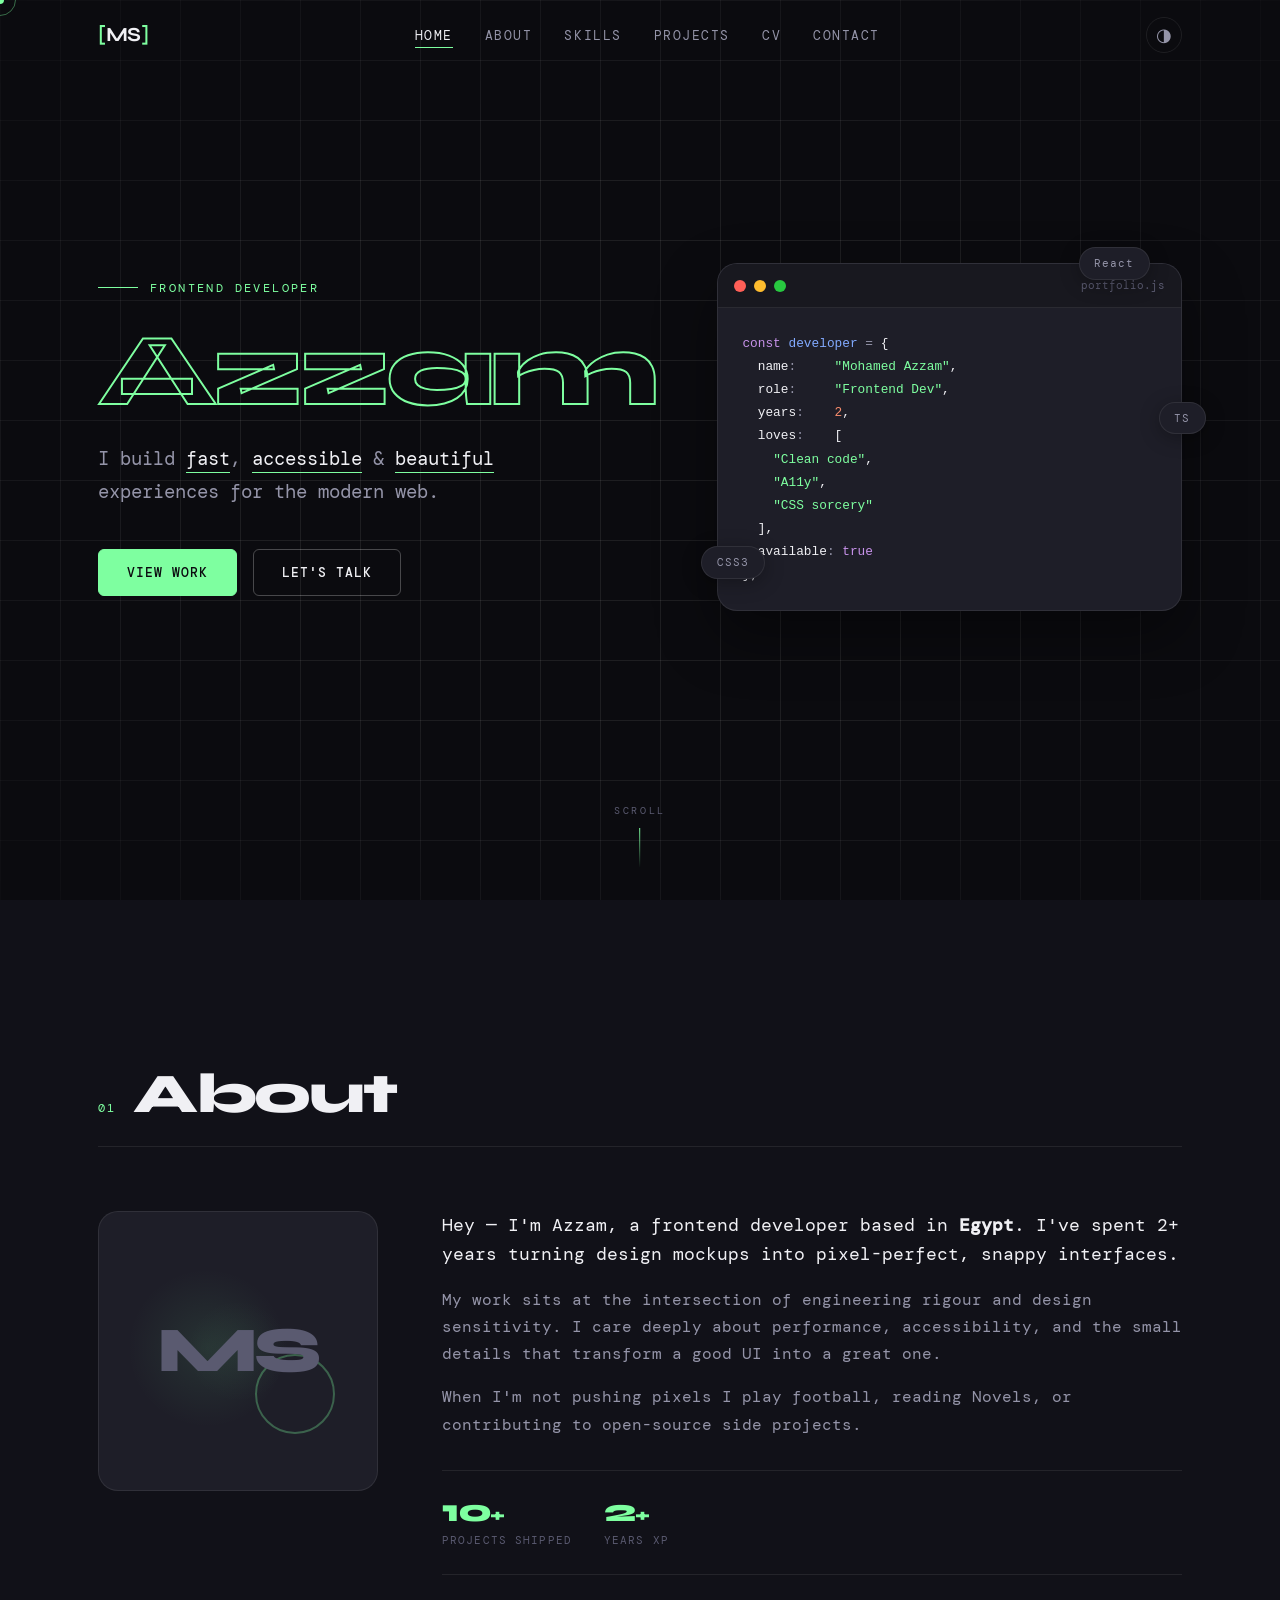
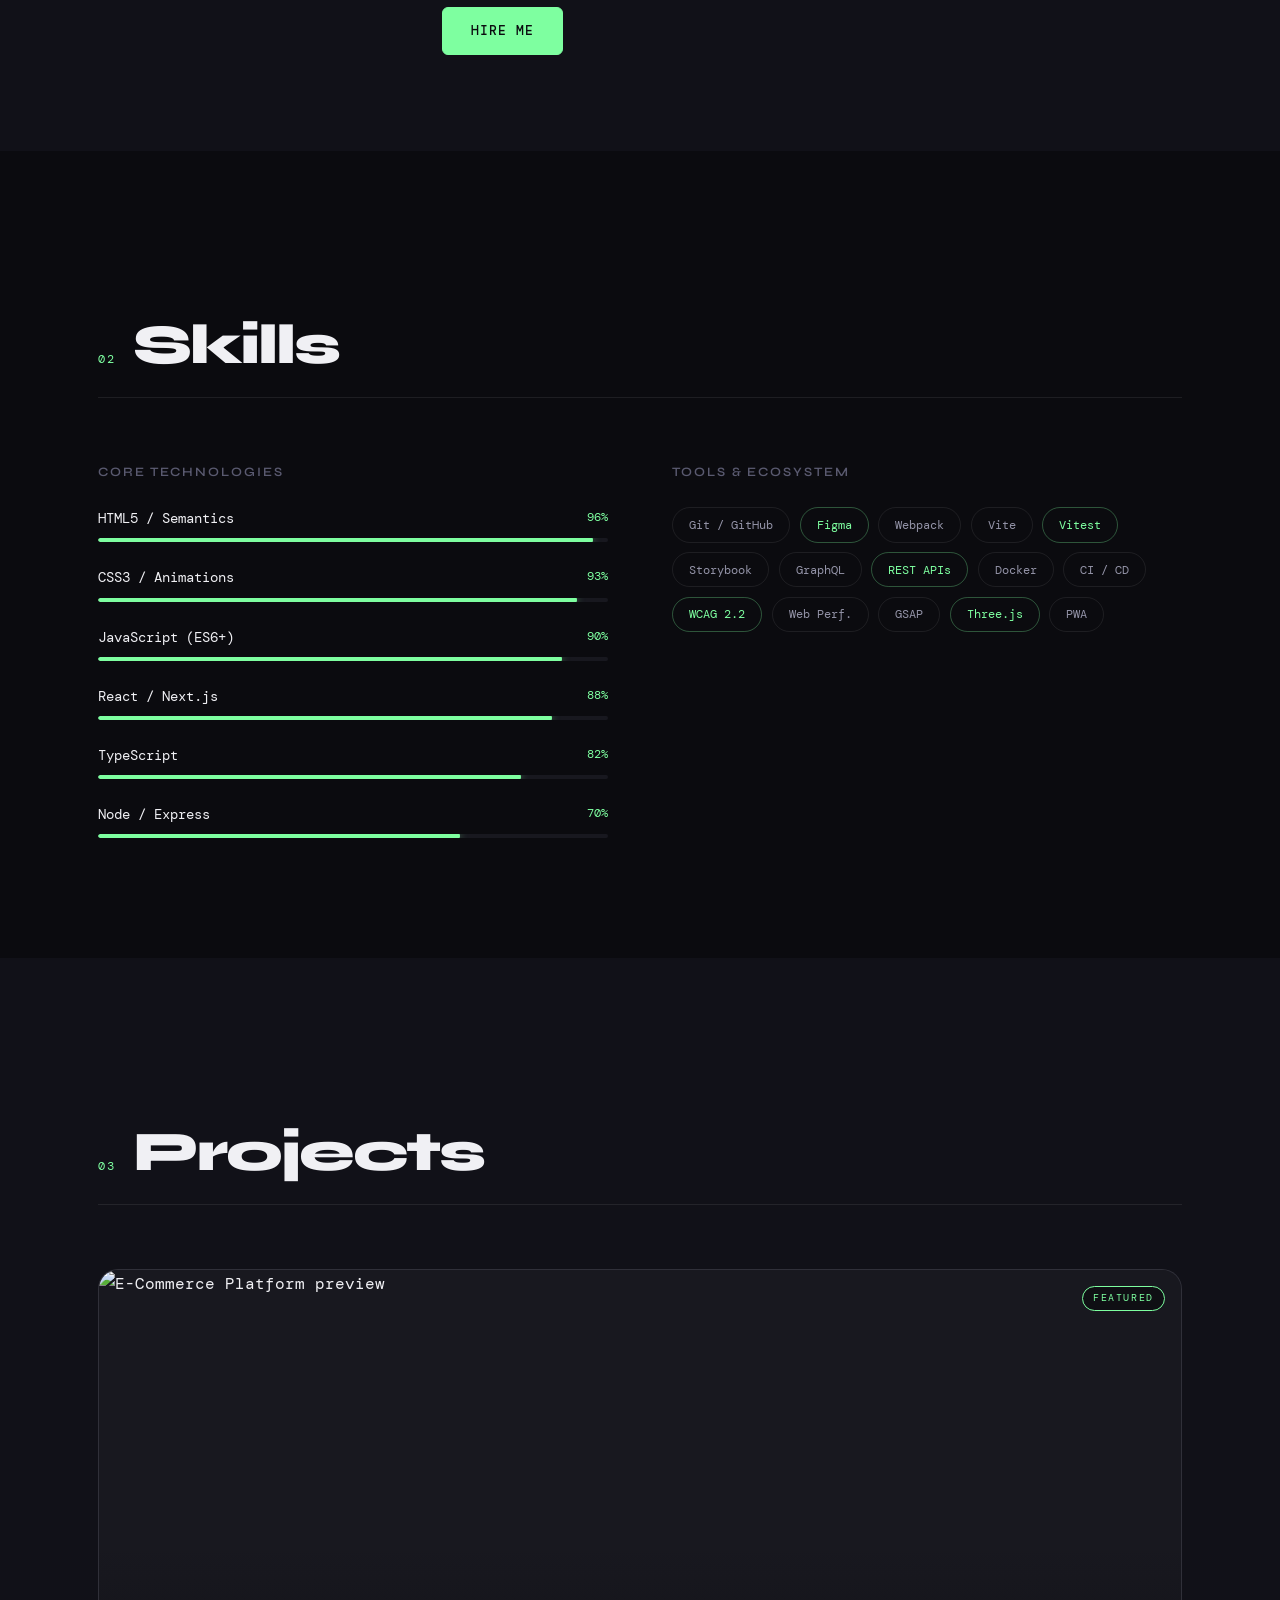
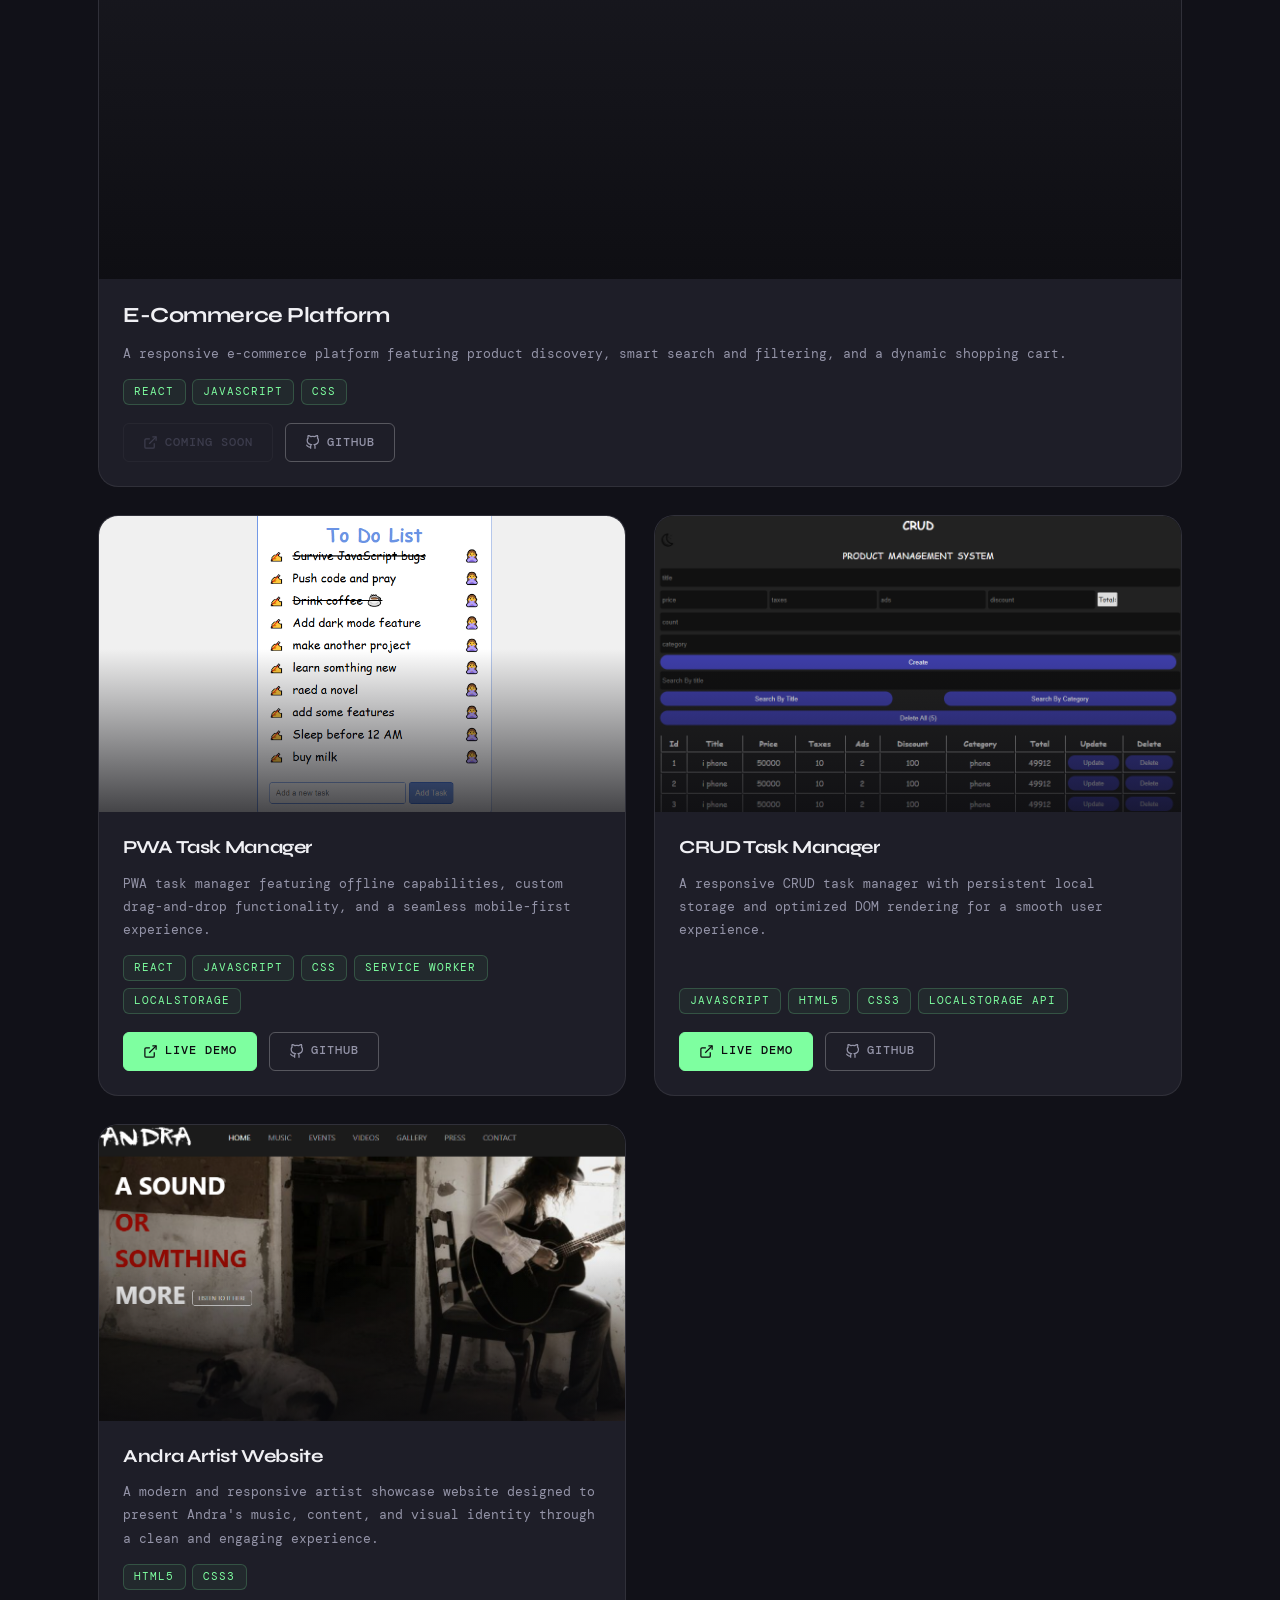
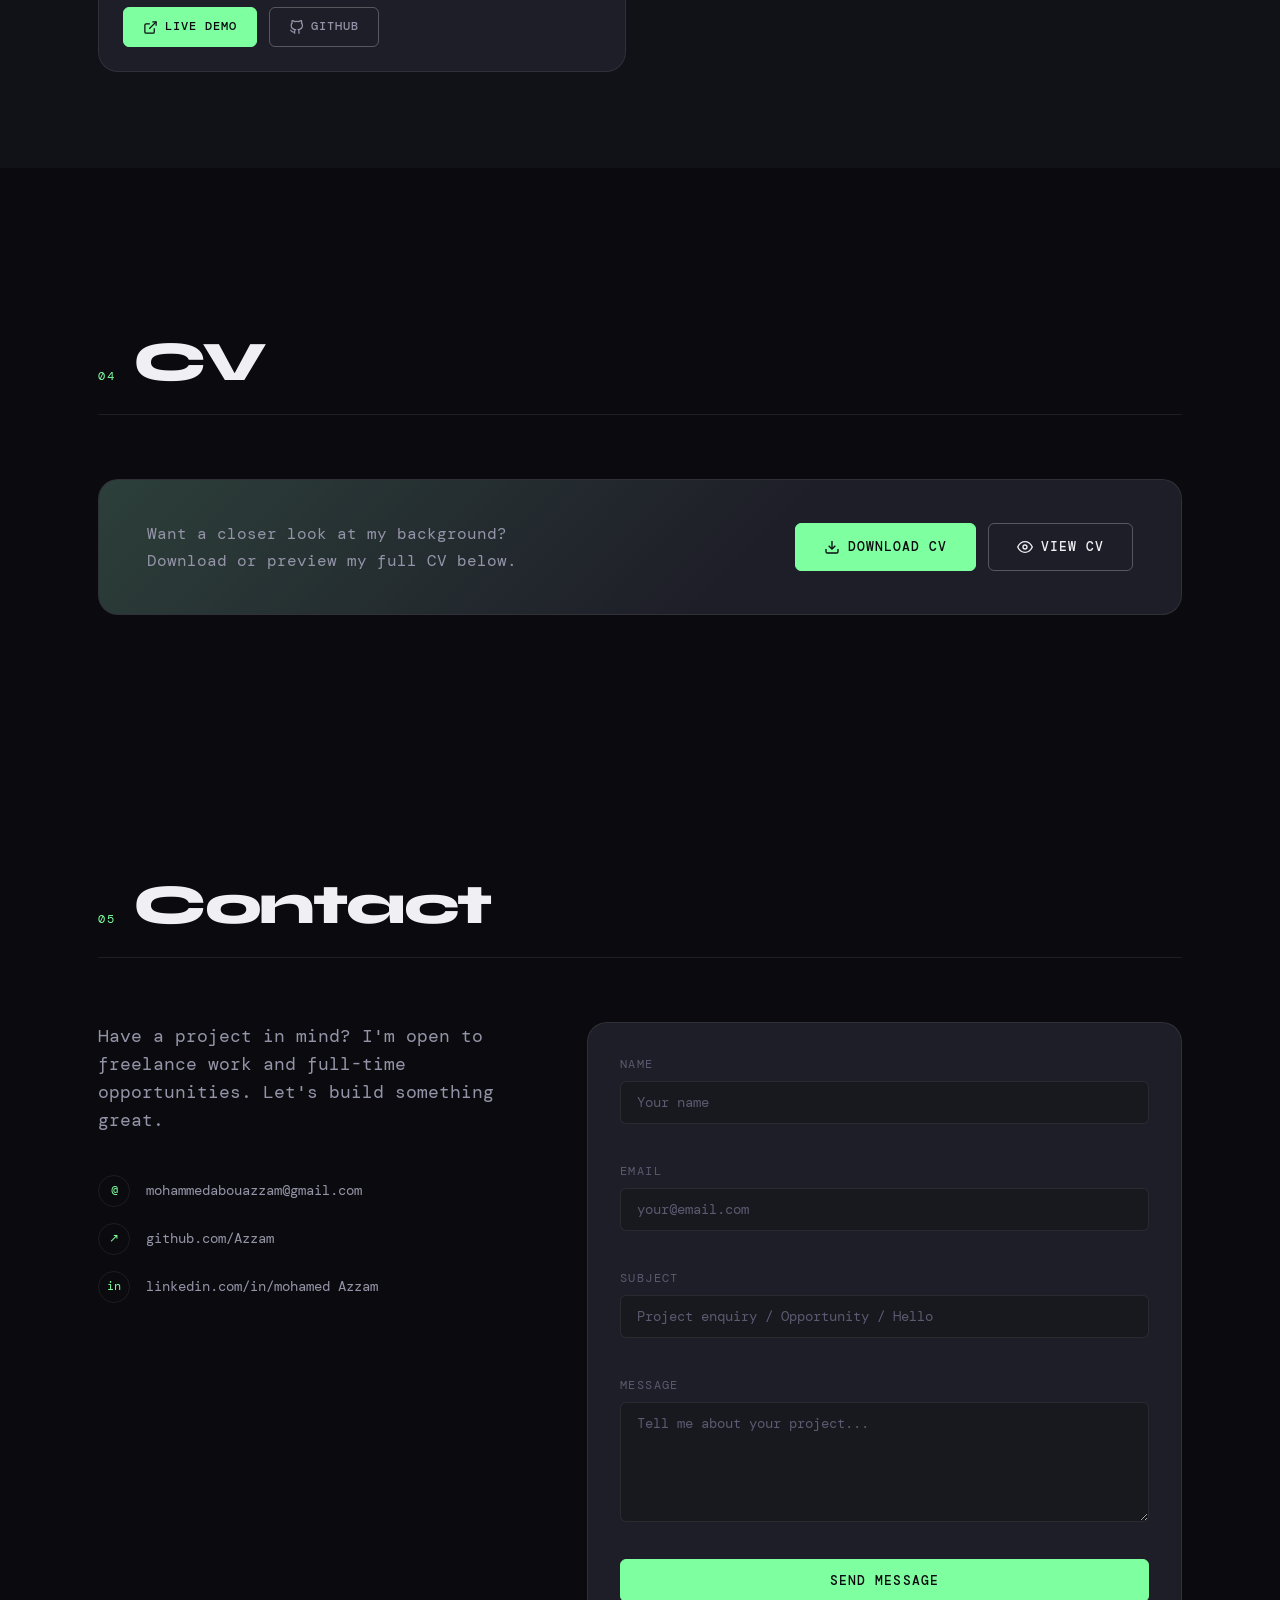
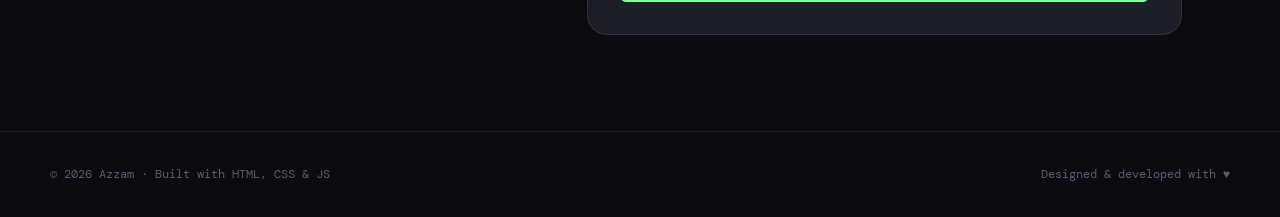
==== commit d9c8b85d: "organize project" ====
--- a/portfolio/index.html
+++ b/portfolio/index.html
@@ -286,11 +286,11 @@
             <p class="cv-lead">Want a closer look at my background?<br/>Download or preview my full CV below.</p>
           </div>
           <div class="cv-actions">
-            <a href="/assets/cv/Mohamed_Abuazzam_Frontend_CV.pdf" download class="btn btn--primary">
+            <a href="assets/cv/Mohamed_Abuazzam_Frontend_CV.pdf" download class="btn btn--primary">
               <svg width="16" height="16" viewBox="0 0 24 24" fill="none" stroke="currentColor" stroke-width="2" aria-hidden="true"><path d="M21 15v4a2 2 0 0 1-2 2H5a2 2 0 0 1-2-2v-4"/><polyline points="7 10 12 15 17 10"/><line x1="12" y1="15" x2="12" y2="3"/></svg>
               Download CV
             </a>
-            <a href="/assets/cv/Mohamed_Abuazzam_Frontend_CV.pdf" target="_blank" rel="noopener noreferrer" class="btn btn--outline">
+            <a href="assets/cv/Mohamed_Abuazzam_Frontend_CV.pdf" target="_blank" rel="noopener noreferrer" class="btn btn--outline">
               <svg width="16" height="16" viewBox="0 0 24 24" fill="none" stroke="currentColor" stroke-width="2" aria-hidden="true"><path d="M1 12s4-8 11-8 11 8 11 8-4 8-11 8-11-8-11-8z"/><circle cx="12" cy="12" r="3"/></svg>
               View CV
             </a>
